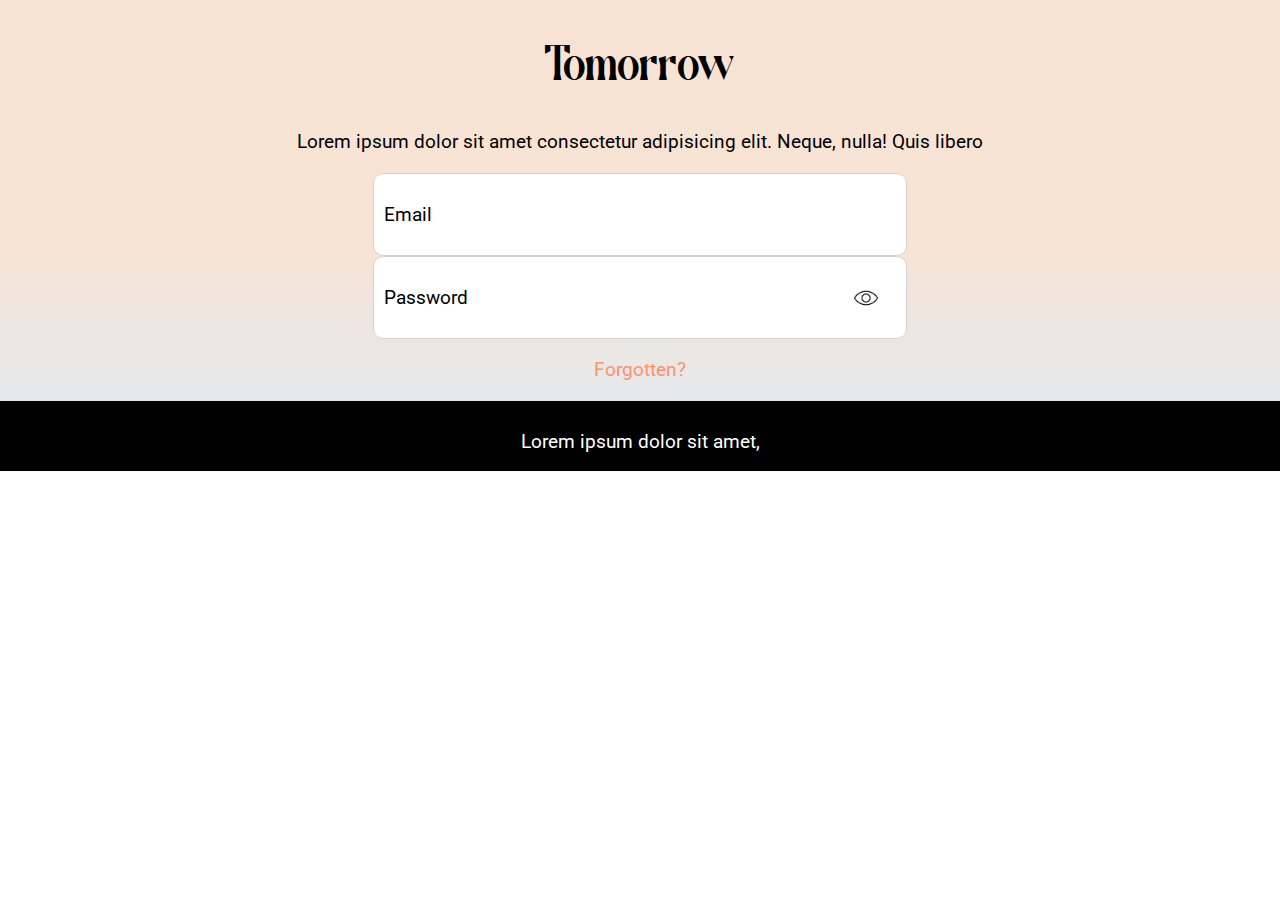
==== login.html @ 242f0e6f "css basico update" ====
<!DOCTYPE html>
<html lang="pt-br">
<head>
    <meta charset="UTF-8">
    <meta name="viewport" content="width=device-width, initial-scale=1.0">
    <title>Faça seu login</title>
    <link rel="shortcut icon" href="icon/plantar.png" type="image/x-icon">
    <link rel="stylesheet" href="style.css">
</head>
<body>
    <header>

    </header>
    <main>
       
    <h1>Tomorrow</h1>
    <p class="subtitulo">Lorem ipsum dolor sit amet consectetur adipisicing elit. Neque, nulla! Quis libero</p>

    <div class="bloco">
        <p>Email</p>
        
    </div>
    <div class="bloco">
        <p>Password</p>
        <img  src="interface-icons/olho-aberto.png" alt="icone de olho representando a visibilidade da senha" >
        
    </div>
    <p class="link">Forgotten?</p>
    </main>
    <footer>
     <p>Lorem ipsum dolor sit amet, </p>
    </footer>
</body>
</html>
---- style.css ----
@charset "UTF-8";
@import url('https://fonts.googleapis.com/css2?family=Roboto:ital,wght@0,100;0,300;0,400;0,500;0,700;0,900;1,100;1,300;1,400;1,500;1,700;1,900&display=swap');

@font-face{
    font-family: 'jungle';
    src: url('fonte/Jungle\ Mask.otf');
}

body{
    margin: auto;
    background-image: linear-gradient( to top, #DEEBF5, #F8E3D4, #F7E3D3);
    background-repeat: no-repeat;
    
    
}

h1{
    font-family: 'jungle';
    font-weight: 500;
    font-size: 3em;
    text-align: center;
    
    
}
.subtitulo{
    font-family: "Roboto",  sans-serif; 
    font-style: normal;
    font-size: 1.2em;
    
}
.bloco{
    margin: auto;
    background-color: white;
    border: lightgray solid 1px;
    border-radius: 10px;
    padding: 10px;
    position: relative;
    width: 40%;
    
}

.bloco > p{


width: 10vw;
text-align: left;
display: inline-block;

}
.bloco > img{

width: 24px;
position: absolute;
top: 50%;
right: 3%;
transform: translate(-50%, -50%);
}
.link{
    color: #ff916d;
}
.link:hover{
text-decoration:underline;
transform: translate(-0px, -2px);
transition: transform 0.3s;

}
p{
    font-family: "Roboto", 
    sans-serif; 
    font-size: 1.2em;
    font-style:normal;
    text-align: center;
}

footer{
    background-color: black;
    height: 50px;
    color: white;
    padding: 10px; 
   
}
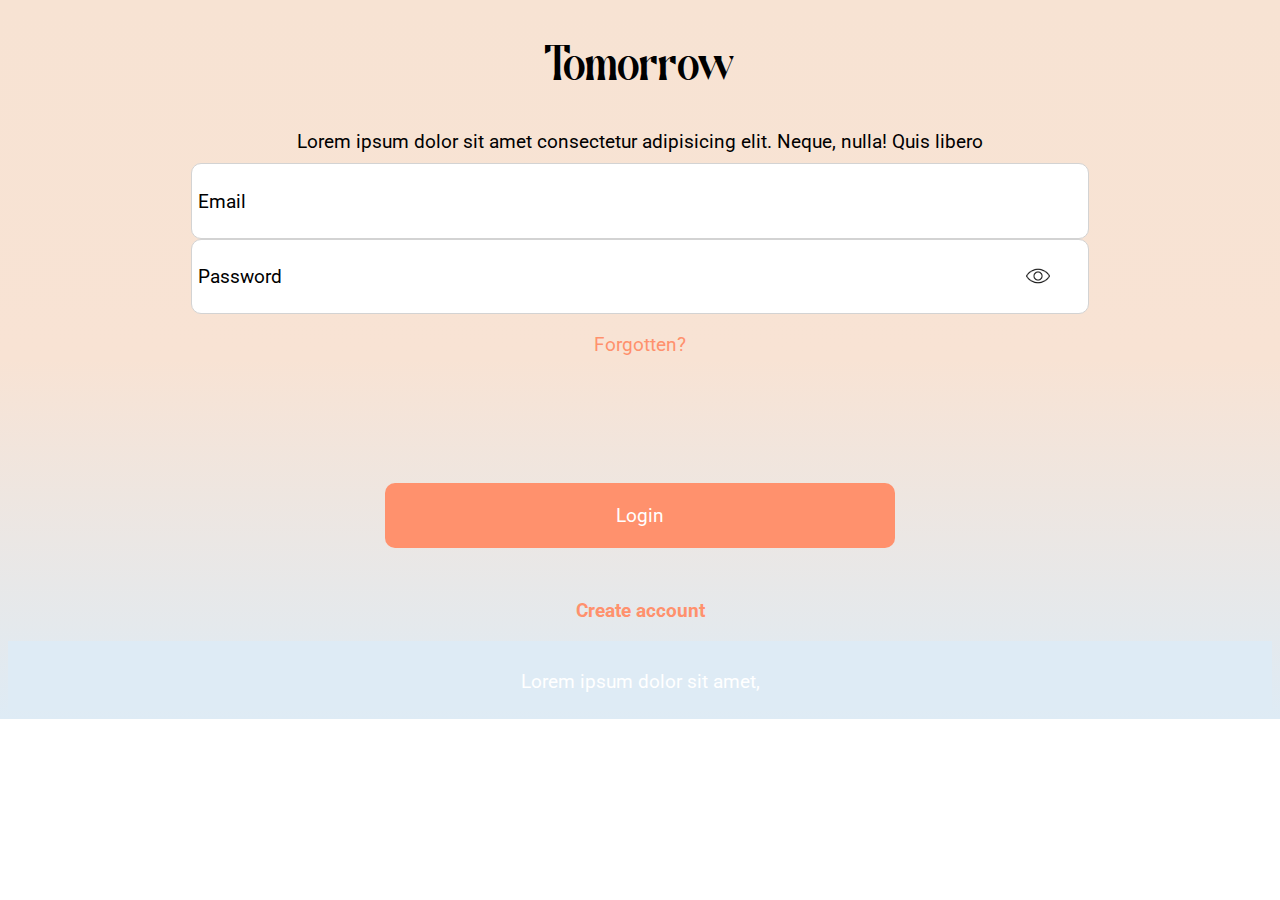
==== commit 81ad2a86: "manutenção do footer" ====
--- a/login.html
+++ b/login.html
@@ -4,28 +4,36 @@
     <meta charset="UTF-8">
     <meta name="viewport" content="width=device-width, initial-scale=1.0">
     <title>Faça seu login</title>
+    <!--Link do icone do site-->
     <link rel="shortcut icon" href="icon/plantar.png" type="image/x-icon">
+    <!--Link do icone do CSS-->
     <link rel="stylesheet" href="style.css">
 </head>
 <body>
     <header>
-
+    <!--Aqqui haverá um menu-->
     </header>
     <main>
        
     <h1>Tomorrow</h1>
-    <p class="subtitulo">Lorem ipsum dolor sit amet consectetur adipisicing elit. Neque, nulla! Quis libero</p>
+        <p class="subtitulo">Lorem ipsum dolor sit amet consectetur adipisicing elit. Neque, nulla! Quis libero</p>
+    
+        
+        <div class="bloco"><p>Email</p></div>
+        <div class="bloco"> <p>Password</p> <img  src="interface-icons/olho-aberto.png" alt="icone de olho representando a visibilidade da senha" > </div>
 
-    <div class="bloco">
-        <p>Email</p>
         
+        
+    
+
+    <p class="link">Forgotten?</p>
+    
+
+    <div class="botao"><p>Login</p></div>
+    
+
     </div>
-    <div class="bloco">
-        <p>Password</p>
-        <img  src="interface-icons/olho-aberto.png" alt="icone de olho representando a visibilidade da senha" >
-        
-    </div>
-    <p class="link">Forgotten?</p>
+    <p id="registro">Create account</p>
     </main>
     <footer>
      <p>Lorem ipsum dolor sit amet, </p>
--- a/style.css
+++ b/style.css
@@ -7,9 +7,11 @@
 }
 
 body{
-    margin: auto;
+   
     background-image: linear-gradient( to top, #DEEBF5, #F8E3D4, #F7E3D3);
     background-repeat: no-repeat;
+    background-size: cover;
+    height:100%;
     
     
 }
@@ -26,6 +28,7 @@
     font-family: "Roboto",  sans-serif; 
     font-style: normal;
     font-size: 1.2em;
+    margin: 10px;
     
 }
 .bloco{
@@ -33,9 +36,9 @@
     background-color: white;
     border: lightgray solid 1px;
     border-radius: 10px;
-    padding: 10px;
+    padding: 6px;
     position: relative;
-    width: 40%;
+    width: 70%;
     
 }
 
@@ -55,10 +58,11 @@
 right: 3%;
 transform: translate(-50%, -50%);
 }
+
 .link{
     color: #ff916d;
 }
-.link:hover{
+.link:hover, #registro:hover{
 text-decoration:underline;
 transform: translate(-0px, -2px);
 transition: transform 0.3s;
@@ -71,12 +75,27 @@
     font-style:normal;
     text-align: center;
 }
-
+.botao{
+   background-color: #ff916d; 
+   color:white;
+   border-radius: 10px;
+   width: 40%;
+   padding: 2px;
+   margin: auto;
+   margin-top: 10%;
+   margin-bottom: 4%;
+   
+}
+#registro{
+    color: #ff916d;
+    font-weight: bolder;
+    font-size: 1.2em;
+}
 footer{
-    background-color: black;
+    background-color:#DEEBF5;
     height: 50px;
     color: white;
-    padding: 10px; 
-   
+    padding: 10px;
 }
 
+
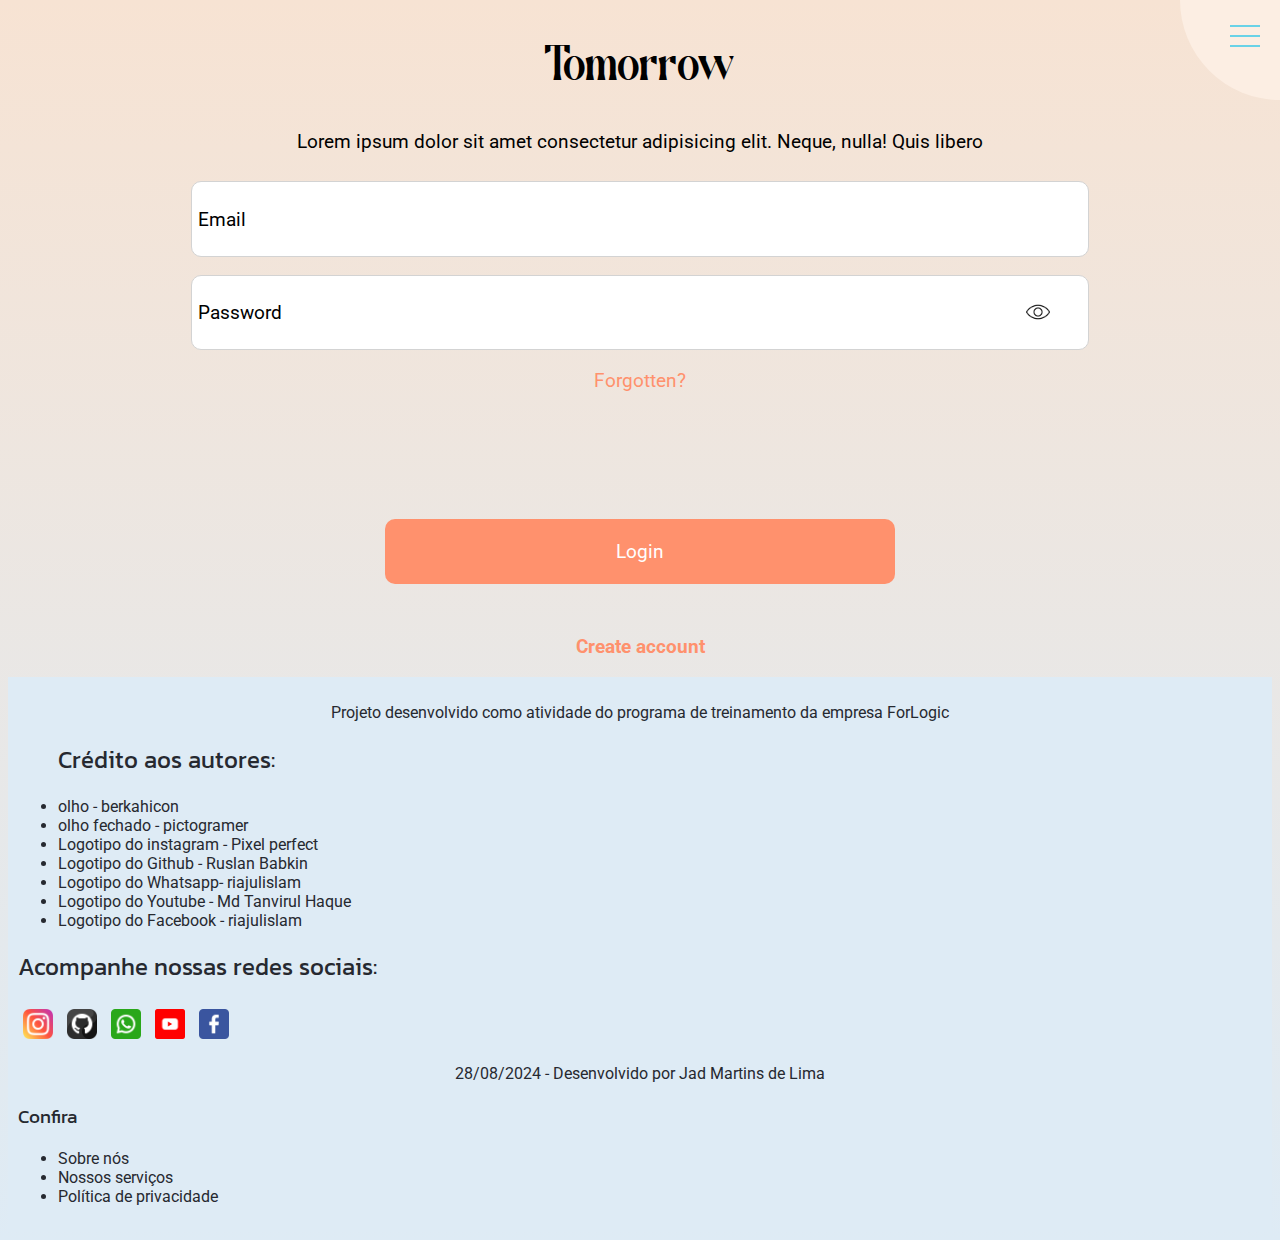
==== commit 62a487f6: "desenvolvimento do footer" ====
--- a/login.html
+++ b/login.html
@@ -12,19 +12,26 @@
 <body>
     <header>
     <!--Aqqui haverá um menu-->
+    <label>
+        <input type="checkbox">
+        <span class="menu"> <span class="hamburger"></span> </span>
+        <ul>
+          <li> <a href="#">Home</a> </li>
+          <li> <a href="#">About</a> </li>
+          <li> <a href="#">Contact</a> </li>
+        </ul>
+        </label>
     </header>
     <main>
        
     <h1>Tomorrow</h1>
-        <p class="subtitulo">Lorem ipsum dolor sit amet consectetur adipisicing elit. Neque, nulla! Quis libero</p>
+        <p class="subtitulo">Lorem ipsum dolor sit amet consectetur adipisicing elit. Neque, nulla! Quis libero</p> <br>
     
         
-        <div class="bloco"><p>Email</p></div>
-        <div class="bloco"> <p>Password</p> <img  src="interface-icons/olho-aberto.png" alt="icone de olho representando a visibilidade da senha" > </div>
+        <div class="bloco"><p>Email</p></div> <br>
+        <div class="bloco"> <p>Password</p> <img onclick="esconder()" id="image" src="interface-icons/olho-aberto.png" alt="icone de olho representando a visibilidade da senha" > </div>
 
         
-        
-    
 
     <p class="link">Forgotten?</p>
     
@@ -36,7 +43,47 @@
     <p id="registro">Create account</p>
     </main>
     <footer>
-     <p>Lorem ipsum dolor sit amet, </p>
+
+     <p>Projeto desenvolvido como atividade do programa de treinamento da empresa ForLogic</p>
+     
+    
+     <ul>
+        <h2>Crédito aos autores:</h2>
+            <li><a href="https://www.flaticon.com/br/icones-gratis/olho" title="olho ícones">olho - berkahicon</a></li>
+            <li><a href="https://www.flaticon.com/br/icones-gratis/senha-do-olho" title="senha do olho ícones">olho fechado - pictogramer </a>
+            </li>
+            <li> <a href="https://www.flaticon.com/br/icones-gratis/logotipo-do-instagram" title="logotipo do instagram ícones">Logotipo do instagram - Pixel perfect </a> </li>
+            <li><a href="https://www.flaticon.com/br/icones-gratis/github" title="github ícones"> Logotipo do Github - Ruslan Babkin</a></li>
+            <li><a href="https://www.flaticon.com/br/icones-gratis/whatsapp" title="whatsapp ícones"> Logotipo do Whatsapp-  riajulislam</a></li>
+            <li><a href="https://www.flaticon.com/br/icones-gratis/youtube" title="youtube ícones">Logotipo do Youtube - Md Tanvirul Haque </a></li>
+            <li><a href="https://www.flaticon.com/br/icones-gratis/facebook" title="facebook ícones">Logotipo do Facebook - riajulislam </a></li>
+           
+     </ul>
+
+     <h2>Acompanhe nossas redes sociais:</h2> 
+     
+        <img src="interface-icons/instagram.png" alt="logo do instagram">
+        <img src="interface-icons/github.png" alt="logo do github">
+        <img src="interface-icons/whatsapp.png" alt="logo do whatsapp">
+        <img src="interface-icons/youtube.png" alt="logo do youtube">
+        <img src="interface-icons/facebook.png" alt="logo do facebook">
+    
+  
+    <p>28/08/2024 - Desenvolvido por <a href="">Jad Martins de Lima</a></p>
+
+    <h3>Confira</h3>
+<ul>
+    <li><a href="">Sobre nós</a></li>
+    <li><a href="">Nossos serviços</a></li>
+    <li><a href="">Política de privacidade</a></li>
+</ul>
     </footer>
+    <script>
+        function esconder(params){
+        
+            var img = document.querySelector("#image");
+            img.setAttribute('src', 'interface-icons/olho-vermelho.png');
+        }
+    </script>
 </body>
 </html>--- a/style.css
+++ b/style.css
@@ -1,6 +1,6 @@
 @charset "UTF-8";
 @import url('https://fonts.googleapis.com/css2?family=Roboto:ital,wght@0,100;0,300;0,400;0,500;0,700;0,900;1,100;1,300;1,400;1,500;1,700;1,900&display=swap');
-
+@import url('https://fonts.googleapis.com/css2?family=Kanit:ital,wght@0,100;0,200;0,300;0,400;0,500;0,600;0,700;0,800;0,900;1,100;1,200;1,300;1,400;1,500;1,600;1,700;1,800;1,900&display=swap');
 @font-face{
     font-family: 'jungle';
     src: url('fonte/Jungle\ Mask.otf');
@@ -8,14 +8,110 @@
 
 body{
    
-    background-image: linear-gradient( to top, #DEEBF5, #F8E3D4, #F7E3D3);
+    background-image: linear-gradient( to top, #DEEBF5, #F7E3D3);
     background-repeat: no-repeat;
     background-size: cover;
-    height:100%;
-    
-    
-}
-
+    
+    
+    
+}
+label .menu {
+    position: absolute;
+    right: -100px;
+    top: -100px;
+    z-index: 100;
+    width: 200px;
+    height: 200px;
+    background: #fceee3;
+    border-radius: 50% 50% 50% 50%;
+    -webkit-transition: .5s ease-in-out;
+    transition: .5s ease-in-out;
+    box-shadow: 0 0 0 0 #fceee3, 0 0 0 0 #fceee3;
+    cursor: pointer;
+    
+  }
+
+  
+  label .hamburger {
+    position: absolute;
+    top: 135px;
+    left: 50px;
+    width: 30px;
+    height: 2px;
+    background: #69D2e7;
+    display: block;
+    -webkit-transform-origin: center;
+    transform-origin: center;
+    -webkit-transition: .5s ease-in-out;
+    transition: .5s ease-in-out;
+  }
+  
+  label .hamburger:after, label .hamburger:before {
+    -webkit-transition: .5s ease-in-out;
+    transition: .5s ease-in-out;
+    content: "";
+    position: absolute;
+    display: block;
+    width: 100%;
+    height: 100%;
+    background: #69d2e7;
+  }
+  
+  label .hamburger:before { top: -10px; }
+  
+  label .hamburger:after { bottom: -10px; }
+  
+  label input { display: none; }
+  
+  label input:checked + .menu {
+    box-shadow: 0 0 0 100vw #F7E3D3, 0 0 0 100vh #FFF;
+    border-radius: 0;
+    
+  }
+  
+  label input:checked + .menu .hamburger {
+    -webkit-transform: rotate(45deg);
+    transform: rotate(45deg);
+    
+  }
+  
+  label input:checked + .menu .hamburger:after {
+    -webkit-transform: rotate(90deg);
+    transform: rotate(90deg);
+    bottom: 0;
+    
+  }
+  
+  label input:checked + .menu .hamburger:before {
+    -webkit-transform: rotate(90deg);
+    transform: rotate(90deg);
+    top: 0;
+    
+  }
+  
+  label input:checked + .menu + ul { opacity: 1; }
+  
+  label ul {
+    z-index: 200;
+    position: absolute;
+    top: 50%;
+    left: 50%;
+    -webkit-transform: translate(-50%, -50%);
+    transform: translate(-50%, -50%);
+    opacity: 0;
+    -webkit-transition: .25s 0s ease-in-out;
+    transition: .25s 0s ease-in-out;
+  }
+  
+  label a {
+    margin-bottom: 1em;
+    display: block;
+    color: #262930;
+    font-family:  "Roboto",  sans-serif;
+    font-size: 1.2;
+    text-decoration: none;
+    
+  }
 h1{
     font-family: 'jungle';
     font-weight: 500;
@@ -65,7 +161,7 @@
 .link:hover, #registro:hover{
 text-decoration:underline;
 transform: translate(-0px, -2px);
-transition: transform 0.3s;
+transition: transform 0.5s;
 
 }
 p{
@@ -93,9 +189,43 @@
 }
 footer{
     background-color:#DEEBF5;
-    height: 50px;
-    color: white;
+    color: #262930;
     padding: 10px;
-}
-
-
+   
+    
+    
+}
+footer > img{
+    width: 24px;
+}
+h2,h3{
+    
+    font-family: "Kanit", sans-serif;
+    font-weight: 400;
+    font-style: normal;
+    color: #262930;
+}
+
+a{
+    text-decoration:none;
+    color: #262930;
+}
+a:hover{
+    text-decoration: underline;
+    
+}
+
+ul, footer > p{
+    font-size: 1em;
+}
+li, li > a{
+    font-family: "roboto", sans-serif;
+    color: #262930;
+}
+footer > img{
+    width: 30px;
+    margin: 5px;
+}
+
+
+
